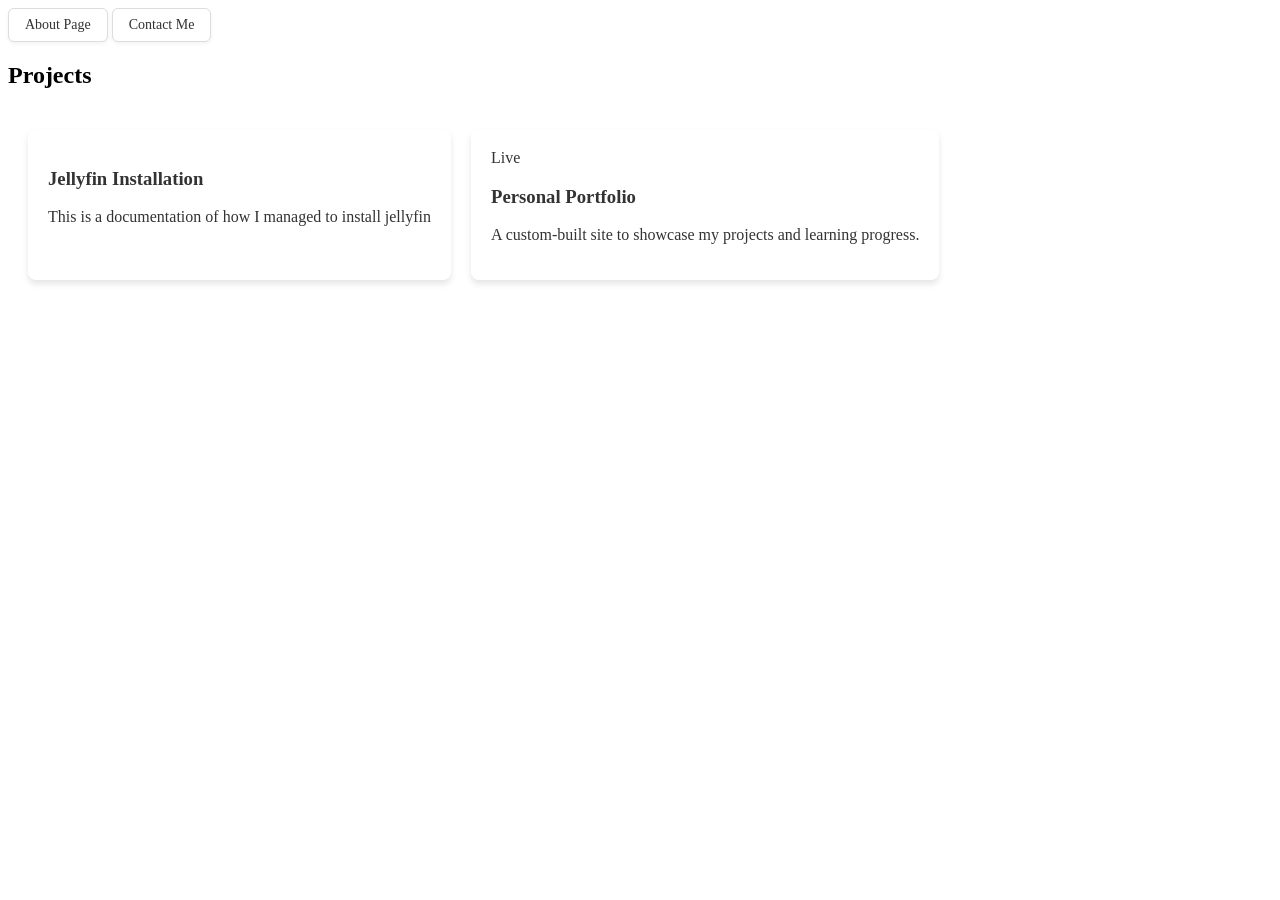
==== index.html @ a1f0fd69 "b" ====
<!DOCTYPE html>
<html lang="en">
<head>
    <meta charset="UTF-8">
    <meta name="viewport" content="width=device-width, initial-scale=1.0">
    <title>Home</title>
    <link href="https://fonts.googleapis.com/css2?family=Material+Symbols+Outlined" rel="stylesheet" />
    <link rel="stylesheet" href="./styles.css">
</head>
<body>
   <a href="./pages/about.html" class="nav-button">About Page</a>
   <a href="./pages/contact.html" class="nav-button">Contact Me</a>

   <div class="projects">
        <h2 class="project-title">Projects</h2> <div class="projects-grid">
                    <a href="https://github.com/srv-gthb/Dcmty-Jellyfin" class="project-box">
                                    <h3>Jellyfin Installation</h3>
                                                <p>This is a documentation of how I managed to install jellyfin</p>
                    </a>
                    <a href="https://portfolio.celestial.qzz.io/" class="project-box">
                            <span class="status-badge">Live</span>
                                <h3>Personal Portfolio</h3>
                                    <p>A custom-built site to showcase my projects and learning progress.</p>
                    </a>
                </div>
            </div>

</body>
</html>
---- styles.css ----
/* First block: The Grid */
.projects-grid {
    display: flex;
    flex-wrap: wrap;
    gap: 20px;
    padding: 20px;
    }

/* Second block: The Box (NOT inside the first block!) */
.project-box, .nav-button {
    display: inline-block;
    padding: 20px;
    border: 1px solid light blue;
    border-radius: 8px;
    text-decoration: none;
    color: #333;
    background-color: #fff;
    box-shadow: 0 4px 6px rgba(0,0,0,0.1);
    }

                                                            
/* This part makes the icons and text sit perfectly on the same line */
.nav-button {
    display: inline-flex; 
    align-items: center;  
    gap: 8px;             
    padding: 8px 16px;
    border: 1px solid #ddd;
    border-radius: 6px;
    text-decoration: none;
    color: #333;
    font-size: 14px;
    background-color: #fff;
    transition: all 0.2s ease;
    box-shadow: 0 2px 4px rgba(0,0,0,0.05);
}

.nav-button:hover {
    border-color: #007bff;
    color: #007bff;
    background-color: #f8fbff;
    transform: translateY(-2px);
}

/* This makes sure the icons aren't too big or too small */
.material-symbols-outlined {
    font-size: 20px;
    vertical-align: middle;
}

/* About Page Layout */
.about-container {
    display: flex;
    justify-content: center;
    gap: 40px;
    padding: 40px;
    flex-wrap: wrap; /* Helps with mobile screens */
    }

/* PFP Styling */
.pfp img {
    width: 100px;
    height: 100px;
    border-radius: 50%;
    border: 3px solid #007bff;
    margin-bottom: -50px; /* Overlaps the bio box slightly */
    position: relative;
    z-index: 1;
    }

/* Bio Box */
.bio-box {
    border: 2px solid #ddd;
    border-radius: 12px;
    padding: 60px 20px 20px;
    width: 350px;
    background: #fff;
    }

/* Progress Bars */
.skills-box {
    border: 1px solid #ddd;
    padding: 15px;
    border-radius: 8px;
    background: #f9f9f9;
    }

.skill { margin-bottom: 15px; }

.bar {
    width: 100%;
    height: 12px;
    background: #eee;
    border-radius: 10px;
    overflow: hidden;
    margin-top: 5px;
                                                                                                      
.progress {
    height: 100%;
    background: #007bff;
    border-radius: 10px
    }

    .contact-container {
            text-align: center;
                padding: 50px 20px;
                }

                .contact-grid {
                    display: flex;
                        justify-content: center;
                            gap: 20px;
                                flex-wrap: wrap;
                                    margin-top: 30px;
                                    }

                                    .contact-item {
                                        background: white;
                                            border: 1px solid #ddd;
                                                border-radius: 12px;
                                                    padding: 30px;
                                                        width: 250px;
                                                            transition: all 0.3s ease;
                                                                box-shadow: 0 4px 6px rgba(0,0,0,0.05);
                                                                    text-decoration: none; /* For the links */
                                                                        color: inherit;
                                                                        }

                                                                        .link-item:hover {
                                                                            border-color: #007bff;
                                                                                transform: translateY(-5px);
                                                                                    box-shadow: 0 10px 20px rgba(0,0,0,0.1);
                                                                                    }

                                                                                    .contact-item .material-symbols-outlined {
                                                                                        font-size: 48px;
                                                                                            color: #007bff;
                                                                                                margin-bottom: 15px;
                                                                                                }

                                                                                                .copy-btn {
                                                                                                    background: #007bff;
                                                                                                        color: white;
                                                                                                            border: none;
                                                                                                                padding: 8px 15px;
                                                                                                                    border-radius: 5px;
                                                                                                                        cursor: pointer;
                                                                                                                            margin-top: 10px;
                                                                                                                            }

                                                                                                                            .copy-btn:hover {
                                                                                                                                background: #0056b3;
                                                                                                                                }
                                                                                                                                
    }
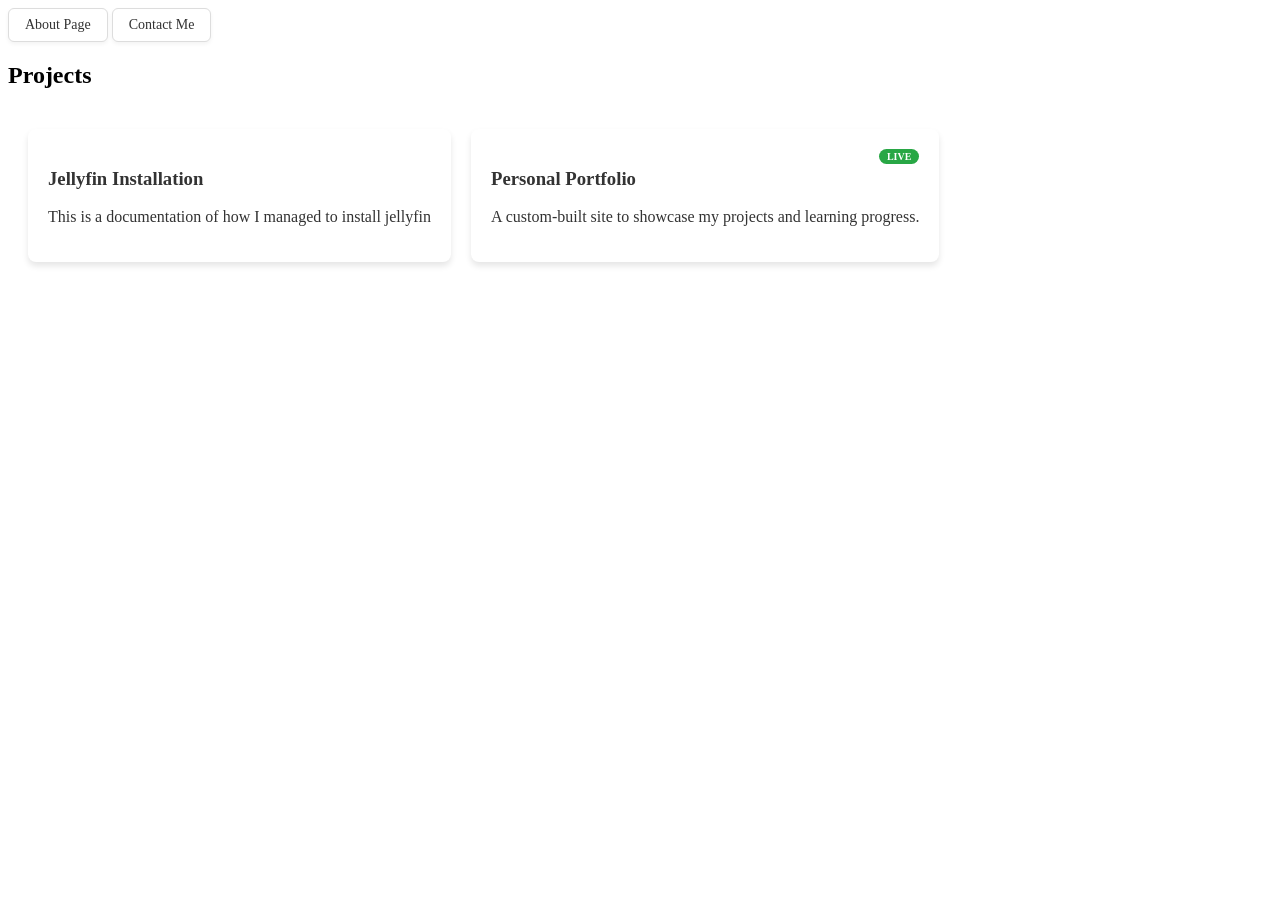
==== commit 64dbcdc0: "y" ====
--- a/index.html
+++ b/index.html
@@ -6,6 +6,7 @@
     <title>Home</title>
     <link href="https://fonts.googleapis.com/css2?family=Material+Symbols+Outlined" rel="stylesheet" />
     <link rel="stylesheet" href="./styles.css">
+    <link rel="icon" type="image/jpeg" href="assets/svg/pfp.jpg">
 </head>
 <body>
    <a href="./pages/about.html" class="nav-button">About Page</a>
--- a/styles.css
+++ b/styles.css
@@ -152,4 +152,17 @@
                                                                                                                                 background: #0056b3;
                                                                                                                                 }
                                                                                                                                 
-    }+    }
+
+    .status-badge {
+            background-color: #28a745;
+                color: white;
+                    font-size: 10px;
+                        padding: 2px 8px;
+                            border-radius: 10px;
+                                text-transform: uppercase;
+                                    font-weight: bold;
+                                        float: right;
+                                        }
+
+    
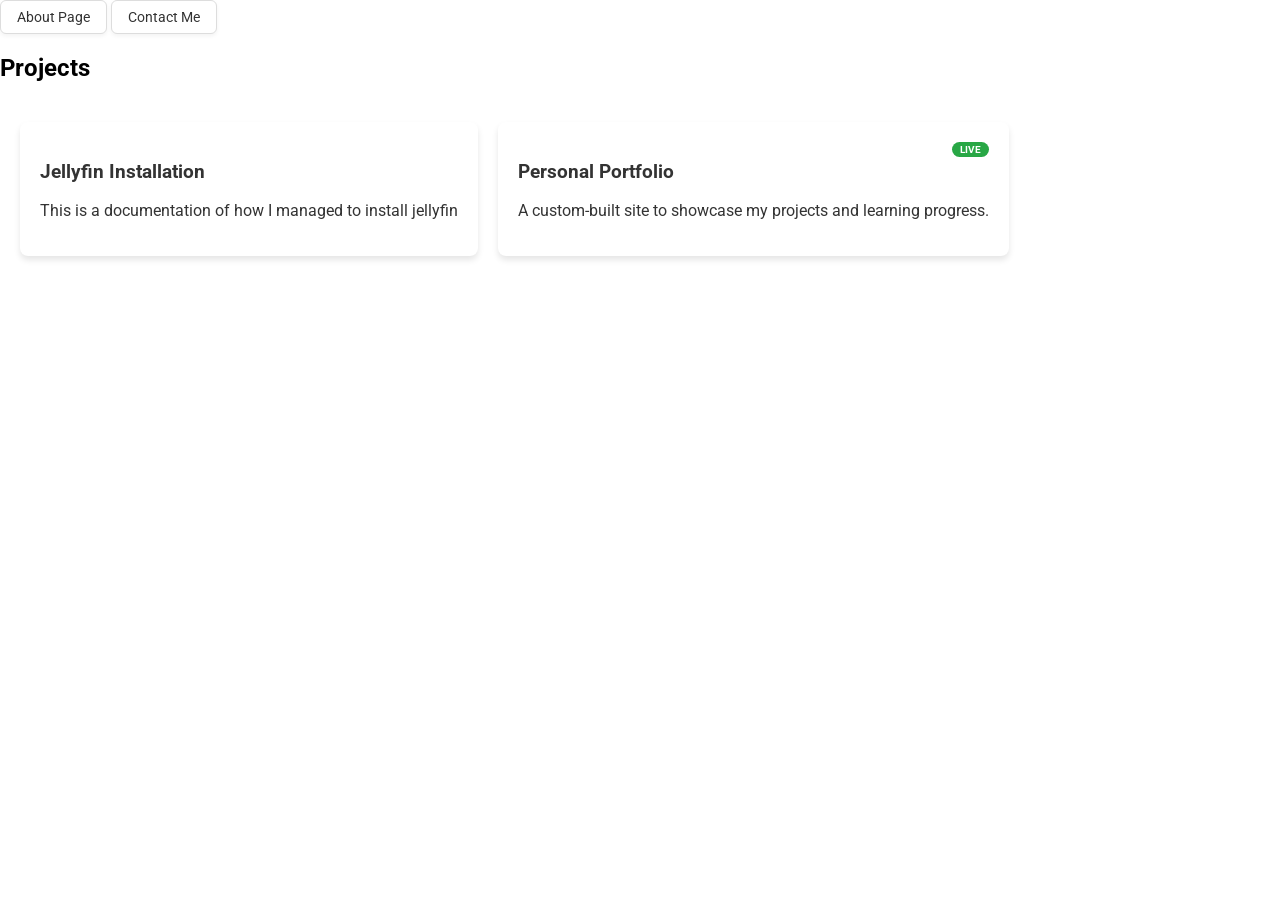
==== commit bf56ba66: "vv" ====
--- a/index.html
+++ b/index.html
@@ -7,6 +7,7 @@
     <link href="https://fonts.googleapis.com/css2?family=Material+Symbols+Outlined" rel="stylesheet" />
     <link rel="stylesheet" href="./styles.css">
     <link rel="icon" type="image/jpeg" href="assets/svg/pfp.jpg">
+    <link href="https://fonts.googleapis.com/css2?family=Roboto:wght@400;700&display=swap" rel="stylesheet">
 </head>
 <body>
    <a href="./pages/about.html" class="nav-button">About Page</a>
--- a/styles.css
+++ b/styles.css
@@ -1,4 +1,10 @@
-/* First block: The Grid */
+body {
+    margin: 0;
+    padding: 0;
+    font-family: 'Roboto', Arial, sans-serif;
+    }
+
+/* The Grid */
 .projects-grid {
     display: flex;
     flex-wrap: wrap;
@@ -6,7 +12,7 @@
     padding: 20px;
     }
 
-/* Second block: The Box (NOT inside the first block!) */
+/* The Box */
 .project-box, .nav-button {
     display: inline-block;
     padding: 20px;
@@ -93,7 +99,7 @@
     background: #eee;
     border-radius: 10px;
     overflow: hidden;
-    margin-top: 5px;
+    margin-top: 5px;}
                                                                                                       
 .progress {
     height: 100%;
@@ -101,68 +107,54 @@
     border-radius: 10px
     }
 
-    .contact-container {
-            text-align: center;
-                padding: 50px 20px;
-                }
-
-                .contact-grid {
-                    display: flex;
-                        justify-content: center;
-                            gap: 20px;
-                                flex-wrap: wrap;
-                                    margin-top: 30px;
-                                    }
-
-                                    .contact-item {
-                                        background: white;
-                                            border: 1px solid #ddd;
-                                                border-radius: 12px;
-                                                    padding: 30px;
-                                                        width: 250px;
-                                                            transition: all 0.3s ease;
-                                                                box-shadow: 0 4px 6px rgba(0,0,0,0.05);
-                                                                    text-decoration: none; /* For the links */
-                                                                        color: inherit;
-                                                                        }
-
-                                                                        .link-item:hover {
-                                                                            border-color: #007bff;
-                                                                                transform: translateY(-5px);
-                                                                                    box-shadow: 0 10px 20px rgba(0,0,0,0.1);
-                                                                                    }
-
-                                                                                    .contact-item .material-symbols-outlined {
-                                                                                        font-size: 48px;
-                                                                                            color: #007bff;
-                                                                                                margin-bottom: 15px;
-                                                                                                }
-
-                                                                                                .copy-btn {
-                                                                                                    background: #007bff;
-                                                                                                        color: white;
-                                                                                                            border: none;
-                                                                                                                padding: 8px 15px;
-                                                                                                                    border-radius: 5px;
-                                                                                                                        cursor: pointer;
-                                                                                                                            margin-top: 10px;
-                                                                                                                            }
-
-                                                                                                                            .copy-btn:hover {
-                                                                                                                                background: #0056b3;
-                                                                                                                                }
-                                                                                                                                
+/* 1. Container - */
+.contact-container {
+    text-align: center;
+    padding: 50px 20px;
     }
 
-    .status-badge {
-            background-color: #28a745;
-                color: white;
-                    font-size: 10px;
-                        padding: 2px 8px;
-                            border-radius: 10px;
-                                text-transform: uppercase;
-                                    font-weight: bold;
-                                        float: right;
-                                        }
+/* 2. Grid - */
+.contact-grid {
+    display: flex;
+    justify-content: center;
+    gap: 20px;
+    flex-wrap: wrap;
+    margin-top: 30px;
+    }
 
-    +/* 3. Item - */
+.contact-item {
+    background: white;
+    border: 1px solid #ddd;
+    border-radius: 12px;
+    padding: 30px;
+    width: 250px;
+    transition: all 0.3s ease;
+    box-shadow: 0 4px 6px rgba(0,0,0,0.05);
+    text-decoration: none;
+    color: inherit;
+    }
+
+/* 4. Copy Button */
+.copy-btn {
+    background: #007bff;
+    color: white;
+    border: none;
+    padding: 8px 15px;
+    border-radius: 5px;
+    cursor: pointer;
+    margin-top: 10px;
+    }
+                                                                                            
+    
+.status-badge {
+    background-color: #28a745;
+    color: white;
+    font-size: 10px;
+    padding: 2px 8px;
+    border-radius: 10px;
+    text-transform: uppercase;
+    font-weight: bold;
+    float: right;
+    }
+
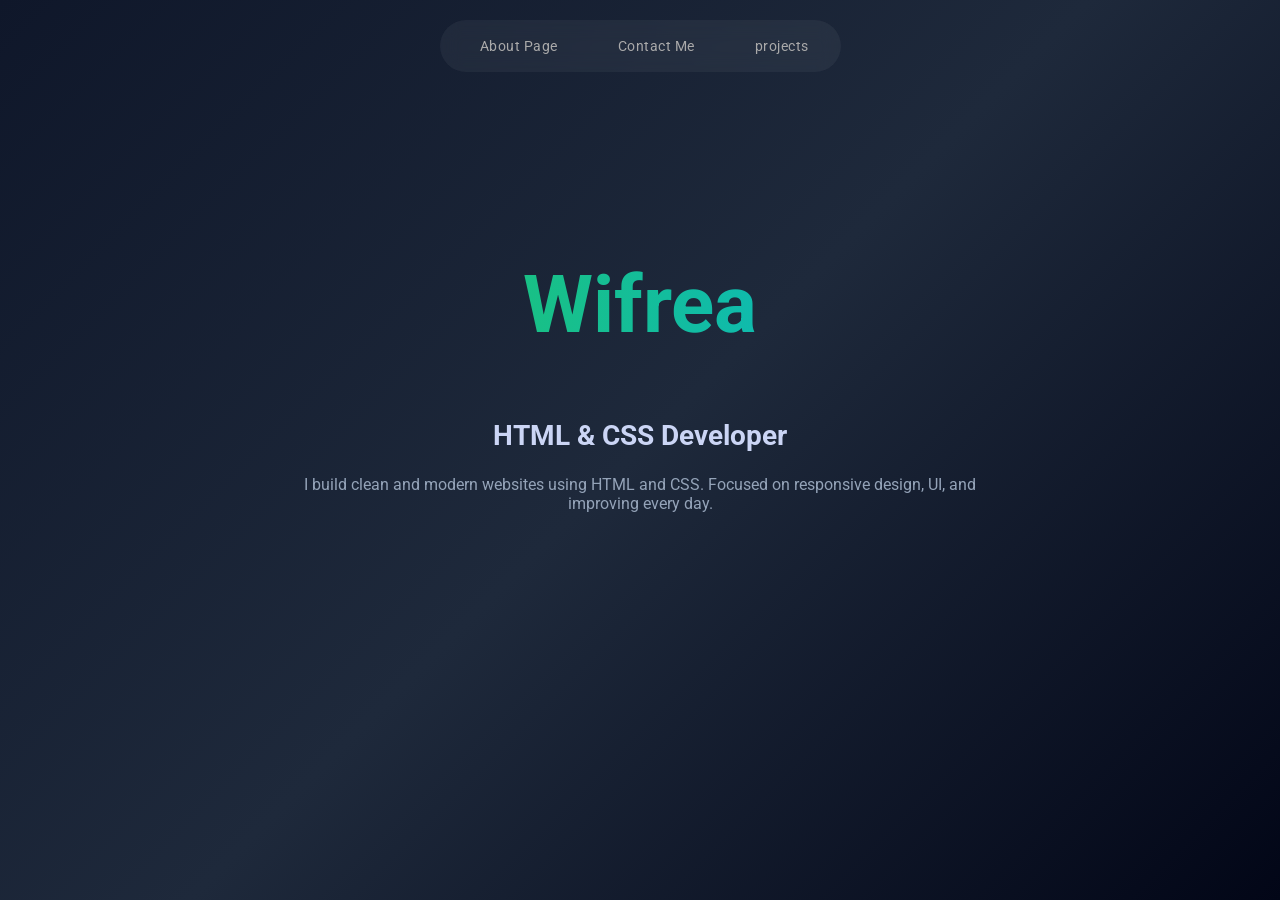
==== commit a1ea6f6a: "Refactor navigation and layout across multiple pages; add projects page with project details" ====
--- a/index.html
+++ b/index.html
@@ -1,31 +1,50 @@
 <!DOCTYPE html>
 <html lang="en">
 <head>
-    <meta charset="UTF-8">
-    <meta name="viewport" content="width=device-width, initial-scale=1.0">
+    <meta charset="UTF-8" />
+    <meta name="viewport" content="width=device-width, initial-scale=1.0" />
     <title>Home</title>
+
+    <link rel="icon" type="image/jpeg" href="assets/svg/pfp.jpg" />
+
     <link href="https://fonts.googleapis.com/css2?family=Material+Symbols+Outlined" rel="stylesheet" />
-    <link rel="stylesheet" href="./styles.css">
-    <link rel="icon" type="image/jpeg" href="assets/svg/pfp.jpg">
-    <link href="https://fonts.googleapis.com/css2?family=Roboto:wght@400;700&display=swap" rel="stylesheet">
+    <link rel="stylesheet" href="./styles.css" />
+
+    <link href="https://fonts.googleapis.com/css2?family=Roboto:wght@400;700&display=swap" rel="stylesheet" />
+    
+    <link rel="preconnect" href="https://fonts.googleapis.com" />
+    <link rel="preconnect" href="https://fonts.gstatic.com" crossorigin />
+
+    <link href="https://fonts.googleapis.com/css2?family=Roboto:ital,wght@0,100..900;1,100..900&display=swap" rel="stylesheet" />
+
+    <style>
+        @import url('https://fonts.googleapis.com/css2?family=Roboto:ital,wght@0,100..900;1,100..900&display=swap');
+    </style>
 </head>
+
 <body>
-   <a href="./pages/about.html" class="nav-button">About Page</a>
-   <a href="./pages/contact.html" class="nav-button">Contact Me</a>
+    <section class="hero">
+    <nav class="navbar">
+        <a href="./pages/about.html" class="nav-button">
+            <span class="material-symbols-outlined"></span> About Page
+        </a>
 
-   <div class="projects">
-        <h2 class="project-title">Projects</h2> <div class="projects-grid">
-                    <a href="https://github.com/srv-gthb/Dcmty-Jellyfin" class="project-box">
-                                    <h3>Jellyfin Installation</h3>
-                                                <p>This is a documentation of how I managed to install jellyfin</p>
-                    </a>
-                    <a href="https://portfolio.celestial.qzz.io/" class="project-box">
-                            <span class="status-badge">Live</span>
-                                <h3>Personal Portfolio</h3>
-                                    <p>A custom-built site to showcase my projects and learning progress.</p>
-                    </a>
-                </div>
-            </div>
+        <a href="./pages/contact.html" class="nav-button">
+            <span class="material-symbols-outlined"></span> Contact Me
+        </a>
 
+        <a href="./pages/projects.html" class="nav-button">
+            <span class="material-symbols-outlined"></span> projects
+        </a>
+    </nav>
+    <div class="hero-content">
+        <h1>Wifrea</h1>
+        <h2>HTML & CSS Developer</h2>
+        <p>
+            I build clean and modern websites using HTML and CSS.
+            Focused on responsive design, UI, and improving every day.
+        </p>
+    </div>
+    </section>
 </body>
 </html>
--- a/styles.css
+++ b/styles.css
@@ -1,160 +1,296 @@
+/* Font */
 body {
     margin: 0;
     padding: 0;
     font-family: 'Roboto', Arial, sans-serif;
-    }
-
-/* The Grid */
+}
+
+/* ================= NAVBAR ================= */
+.navbar {
+    display: flex;
+    justify-content: center;
+    gap: 12px;
+    margin-top: 20px;
+
+    background: rgba(255, 255, 255, 0.05);
+    padding: 8px 12px;
+    border-radius: 50px;
+    backdrop-filter: blur(10px);
+    width: fit-content;
+    margin-left: auto;
+    margin-right: auto;
+}
+
+.nav-button {
+    display: inline-flex;
+    align-items: center;
+    gap: 8px;
+
+    padding: 10px 20px;
+    border-radius: 20px;
+
+    text-decoration: none;
+    color: #aaa;
+    font-size: 14px;
+    letter-spacing: 0.5px;
+
+    transition: 0.3s;
+}
+
+.nav-button:hover {
+    color: white;
+}
+
+.nav-button.active {
+    background: linear-gradient(90deg, #22c55e, #06b6d4);
+    color: white;
+}
+
+/* ================= HERO ================= */
+.hero {
+    height: 100vh;
+    background: linear-gradient(135deg, #0f172a, #1e293b, #020617);
+    color: white;
+    display: flex;
+    flex-direction: column;
+    align-items: center;
+}
+
+.hero-content {
+    text-align: center;
+    margin-top: 120px;
+    max-width: 700px;
+}
+
+.hero h1 {
+    font-size: 80px;
+    background: linear-gradient(90deg, #22c55e, #06b6d4);
+    -webkit-background-clip: text;
+    -webkit-text-fill-color: transparent;
+}
+
+.hero h2 {
+    font-size: 28px;
+    color: #cbd5f5;
+    margin-top: 10px;
+}
+
+.hero p {
+    margin-top: 20px;
+    color: #94a3b8;
+}
+
+/* ================= BUTTONS ================= */
+.buttons {
+    margin-top: 30px;
+    display: flex;
+    justify-content: center;
+    gap: 15px;
+}
+
+.btn {
+    padding: 12px 24px;
+    border-radius: 30px;
+    border: 1px solid #334155;
+    text-decoration: none;
+    color: white;
+    transition: 0.3s;
+}
+
+.btn:hover {
+    transform: translateY(-3px);
+}
+
+.github:hover {
+    border-color: #22c55e;
+    color: #22c55e;
+}
+
+.discord:hover {
+    border-color: #5865F2;
+    color: #5865F2;
+}
+
+.contact {
+    background: linear-gradient(90deg, #22c55e, #06b6d4);
+    border: none;
+}
+
+/* ================= PROJECTS PAGE ================= */
+.projects-page {
+    background: linear-gradient(135deg, #0f172a, #1e293b, #020617);
+    min-height: 100vh;
+    color: white;
+    display: flex;
+    flex-direction: column;
+    align-items: center;
+    padding-bottom: 60px;
+}
+
+.projects-container {
+    max-width: 1200px;
+    width: 100%;
+    padding: 60px 20px;
+    text-align: center;
+}
+
+/* Make project cards match About/Contact cards */
+.project-card {
+    width: 320px;
+    padding: 30px;
+    border-radius: 16px;
+    background: rgba(255, 255, 255, 0.05);
+    border: 1px solid rgba(255,255,255,0.1);
+    backdrop-filter: blur(10px);
+    text-decoration: none;
+    color: #e2e8f0;
+    transition: 0.25s;
+    box-shadow: 0 4px 6px rgba(0,0,0,0.1);
+}
+
+.project-card:hover {
+    transform: translateY(-5px);
+    border-color: #22c55e;
+    color: #22c55e;
+}
+
 .projects-grid {
     display: flex;
     flex-wrap: wrap;
+    justify-content: center;
     gap: 20px;
+    margin-top: 40px;
+}
+
+/* Status badge */
+.status-badge {
+    background-color: #22c55e;
+    color: white;
+    font-size: 10px;
+    padding: 3px 8px;
+    border-radius: 10px;
+    float: right;
+}
+
+/* ================= CONTACT ================= */
+.contact-page {
+    background: linear-gradient(135deg, #0f172a, #1e293b, #020617);
+    min-height: 100vh;
+    color: white;
+}
+
+.contact-container {
+    text-align: center;
+    padding: 60px 20px;
+}
+
+.contact-title {
+    font-size: 28px;
+    margin-bottom: 30px;
+    color: white;
+}
+
+.circle-row,
+.rectangle-row {
+    display: flex;
+    justify-content: center;
+    gap: 20px;
+    flex-wrap: wrap;
+}
+
+/* Cards */
+.contact-circle,
+.contact-rectangle {
+    background: rgba(255, 255, 255, 0.05);
+    border: 1px solid rgba(255,255,255,0.1);
+    backdrop-filter: blur(10px);
+
+    color: #e2e8f0;
+    text-decoration: none;
+
+    transition: 0.25s;
+    box-shadow: 0 4px 6px rgba(0,0,0,0.1);
+}
+
+/* Circle */
+.contact-circle {
+    width: 200px;
+    height: 200px;
+    border-radius: 50%;
+
+    display: flex;
+    align-items: center;
+    justify-content: center;
+    flex-direction: column;
+}
+
+/* Rectangle */
+.contact-rectangle {
+    width: 280px;
     padding: 20px;
-    }
-
-/* The Box */
-.project-box, .nav-button {
-    display: inline-block;
-    padding: 20px;
-    border: 1px solid light blue;
-    border-radius: 8px;
-    text-decoration: none;
-    color: #333;
-    background-color: #fff;
-    box-shadow: 0 4px 6px rgba(0,0,0,0.1);
-    }
-
-                                                            
-/* This part makes the icons and text sit perfectly on the same line */
-.nav-button {
-    display: inline-flex; 
-    align-items: center;  
-    gap: 8px;             
-    padding: 8px 16px;
-    border: 1px solid #ddd;
-    border-radius: 6px;
-    text-decoration: none;
-    color: #333;
-    font-size: 14px;
-    background-color: #fff;
-    transition: all 0.2s ease;
-    box-shadow: 0 2px 4px rgba(0,0,0,0.05);
-}
-
-.nav-button:hover {
-    border-color: #007bff;
-    color: #007bff;
-    background-color: #f8fbff;
-    transform: translateY(-2px);
-}
-
-/* This makes sure the icons aren't too big or too small */
-.material-symbols-outlined {
-    font-size: 20px;
-    vertical-align: middle;
-}
-
-/* About Page Layout */
+    border-radius: 12px;
+}
+
+/* Hover */
+.contact-circle:hover,
+.contact-rectangle:hover {
+    transform: translateY(-5px);
+    border-color: #22c55e;
+    color: #22c55e;
+}
+
+/* Small text */
+.action-text {
+    font-size: 12px;
+    color: #94a3b8;
+}
+
+/* ================= ABOUT ================= */
+.about-page {
+    background: linear-gradient(135deg, #0f172a, #1e293b, #020617);
+    min-height: 100vh;
+    color: white;
+}
+
 .about-container {
     display: flex;
     justify-content: center;
     gap: 40px;
-    padding: 40px;
-    flex-wrap: wrap; /* Helps with mobile screens */
-    }
-
-/* PFP Styling */
+    padding: 60px 20px;
+    flex-wrap: wrap;
+}
+
+/* Cards */
+.profile-card,
+.skills-card {
+    background: rgba(255, 255, 255, 0.05);
+    padding: 30px;
+    border-radius: 16px;
+    width: 320px;
+    backdrop-filter: blur(10px);
+}
+
+/* Profile */
 .pfp img {
-    width: 100px;
-    height: 100px;
+    width: 110px;
+    height: 110px;
     border-radius: 50%;
-    border: 3px solid #007bff;
-    margin-bottom: -50px; /* Overlaps the bio box slightly */
-    position: relative;
-    z-index: 1;
-    }
-
-/* Bio Box */
-.bio-box {
-    border: 2px solid #ddd;
-    border-radius: 12px;
-    padding: 60px 20px 20px;
-    width: 350px;
-    background: #fff;
-    }
-
-/* Progress Bars */
-.skills-box {
-    border: 1px solid #ddd;
-    padding: 15px;
-    border-radius: 8px;
-    background: #f9f9f9;
-    }
-
-.skill { margin-bottom: 15px; }
-
+    border: 3px solid #22c55e;
+}
+
+.bio {
+    color: #cbd5f5;
+}
+
+/* Skills */
 .bar {
-    width: 100%;
-    height: 12px;
-    background: #eee;
+    height: 10px;
+    background: #1e293b;
     border-radius: 10px;
-    overflow: hidden;
-    margin-top: 5px;}
-                                                                                                      
+    margin-top: 5px;
+}
+
 .progress {
     height: 100%;
-    background: #007bff;
-    border-radius: 10px
-    }
-
-/* 1. Container - */
-.contact-container {
-    text-align: center;
-    padding: 50px 20px;
-    }
-
-/* 2. Grid - */
-.contact-grid {
-    display: flex;
-    justify-content: center;
-    gap: 20px;
-    flex-wrap: wrap;
-    margin-top: 30px;
-    }
-
-/* 3. Item - */
-.contact-item {
-    background: white;
-    border: 1px solid #ddd;
-    border-radius: 12px;
-    padding: 30px;
-    width: 250px;
-    transition: all 0.3s ease;
-    box-shadow: 0 4px 6px rgba(0,0,0,0.05);
-    text-decoration: none;
-    color: inherit;
-    }
-
-/* 4. Copy Button */
-.copy-btn {
-    background: #007bff;
-    color: white;
-    border: none;
-    padding: 8px 15px;
-    border-radius: 5px;
-    cursor: pointer;
-    margin-top: 10px;
-    }
-                                                                                            
-    
-.status-badge {
-    background-color: #28a745;
-    color: white;
-    font-size: 10px;
-    padding: 2px 8px;
-    border-radius: 10px;
-    text-transform: uppercase;
-    font-weight: bold;
-    float: right;
-    }
-
+    background: linear-gradient(90deg, #22c55e, #06b6d4);
+}
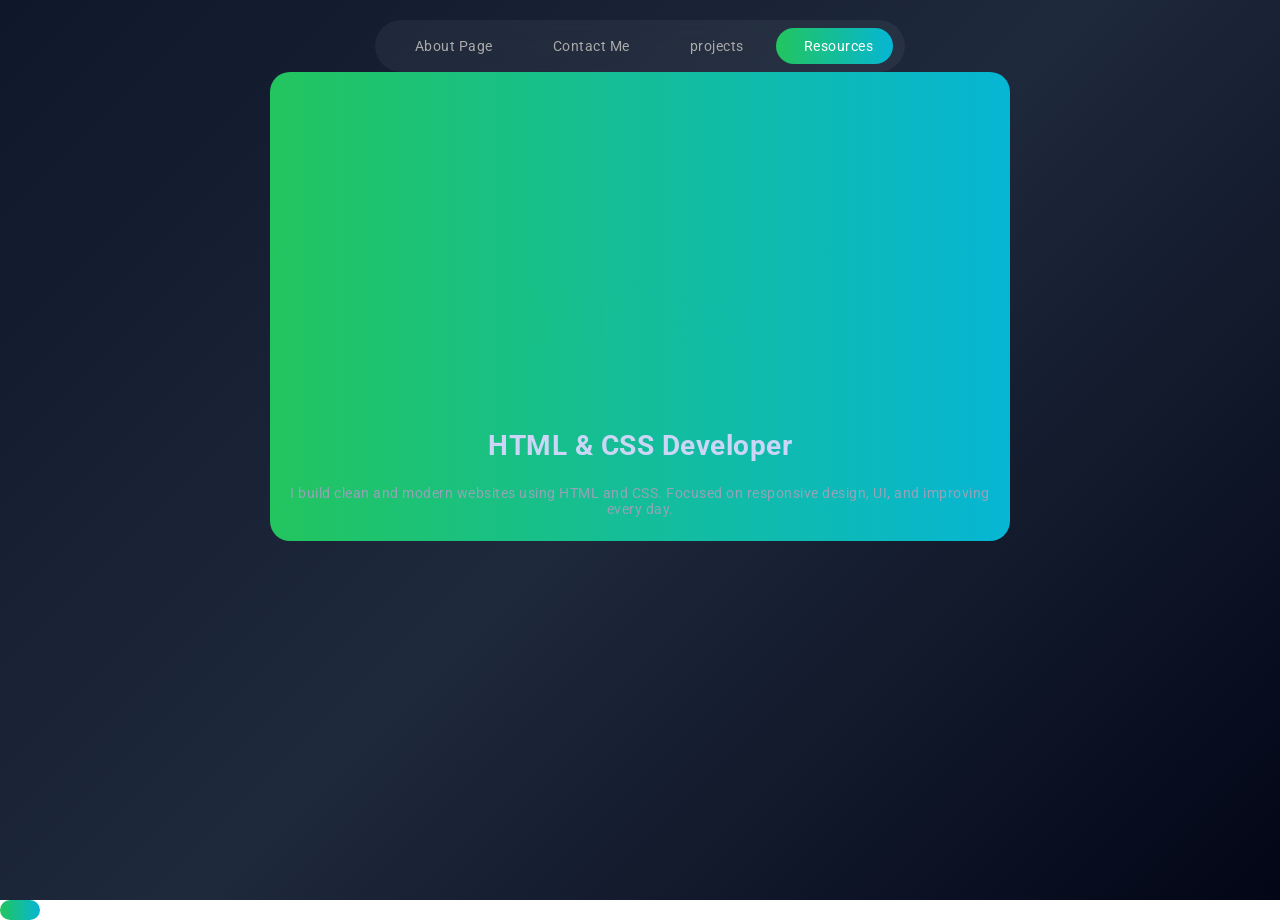
==== commit 62a98542: "adding a resource page" ====
--- a/index.html
+++ b/index.html
@@ -36,6 +36,8 @@
         <a href="./pages/projects.html" class="nav-button">
             <span class="material-symbols-outlined"></span> projects
         </a>
+        <a href="./pages/resources.html" class="nav-button active">
+            <span class="material-symbols-outlined"></span> Resources
     </nav>
     <div class="hero-content">
         <h1>Wifrea</h1>
--- a/styles.css
+++ b/styles.css
@@ -293,4 +293,51 @@
 .progress {
     height: 100%;
     background: linear-gradient(90deg, #22c55e, #06b6d4);
+}
+
+/* ================= RESOURCES ================= */
+.resources-page {
+    background: linear-gradient(135deg, #0f172a, #1e293b, #020617);
+    min-height: 100vh;
+    color: white;
+}
+
+.resources-container {
+    text-align: center;
+    padding: 60px 20px;
+}
+
+.resources-sub {
+    color: #94a3b8;
+    margin-bottom: 40px;
+}
+
+.resources-grid {
+    display: flex;
+    justify-content: center;
+    gap: 20px;
+    flex-wrap: wrap;
+}
+
+/* Cards */
+.resource-card {
+    width: 260px;
+    padding: 20px;
+    border-radius: 12px;
+
+    text-decoration: none;
+    color: #e2e8f0;
+
+    background: rgba(255, 255, 255, 0.05);
+    border: 1px solid rgba(255,255,255,0.1);
+    backdrop-filter: blur(10px);
+
+    transition: 0.25s;
+    box-shadow: 0 4px 6px rgba(0,0,0,0.1);
+}
+
+.resource-card:hover {
+    transform: translateY(-6px);
+    border-color: #22c55e;
+    color: #22c55e;
 }
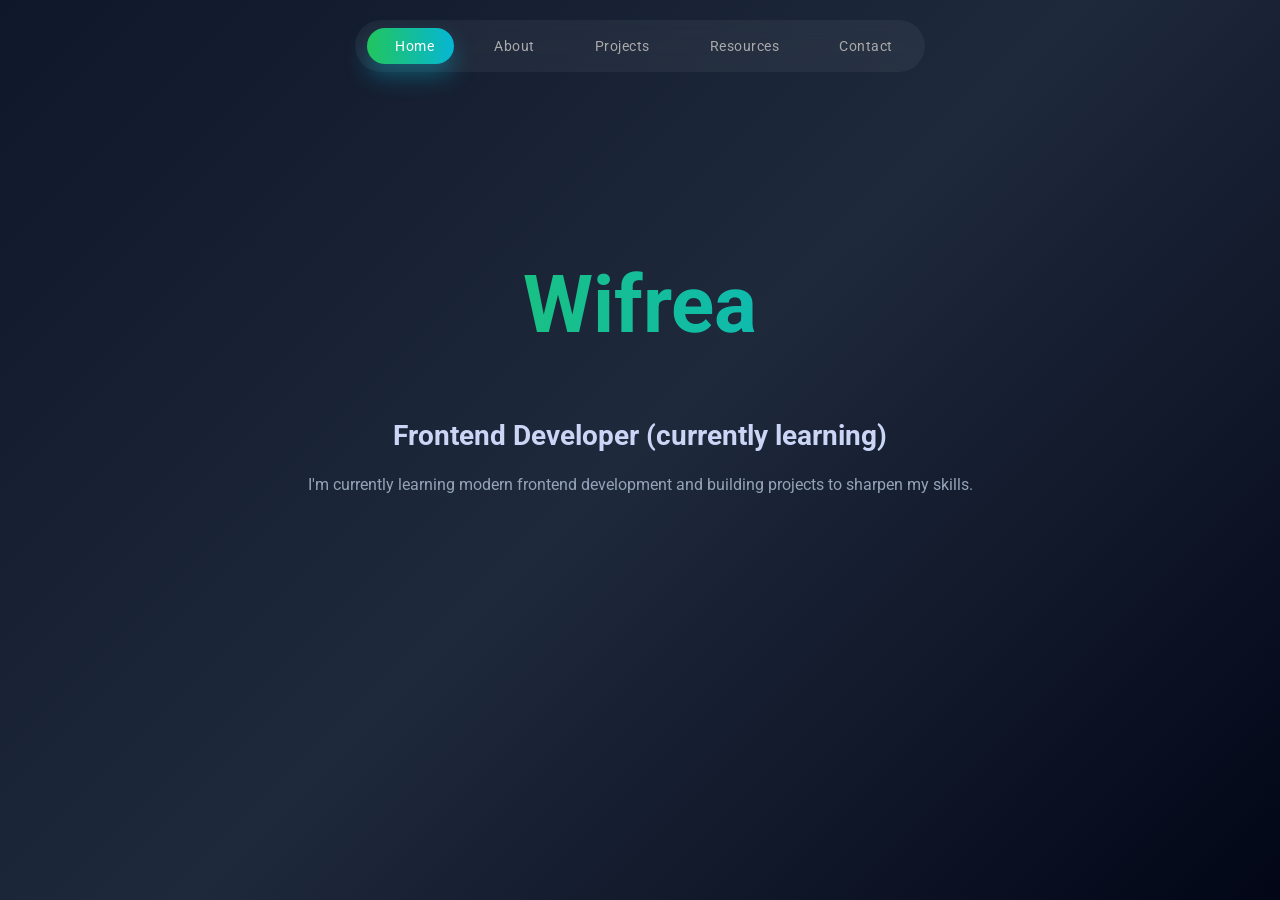
==== commit df75e582: "fix everything" ====
--- a/index.html
+++ b/index.html
@@ -25,26 +25,31 @@
 <body>
     <section class="hero">
     <nav class="navbar">
+        <a href="./index.html" class="nav-button active">
+            <span class="material-symbols-outlined"></span> Home
+        </a>
+
         <a href="./pages/about.html" class="nav-button">
-            <span class="material-symbols-outlined"></span> About Page
+            <span class="material-symbols-outlined"></span> About
+        </a>
+
+        <a href="./pages/projects.html" class="nav-button">
+            <span class="material-symbols-outlined"></span> Projects
+        </a>
+
+        <a href="./pages/resources.html" class="nav-button">
+            <span class="material-symbols-outlined"></span> Resources
         </a>
 
         <a href="./pages/contact.html" class="nav-button">
-            <span class="material-symbols-outlined"></span> Contact Me
+            <span class="material-symbols-outlined"></span> Contact
         </a>
-
-        <a href="./pages/projects.html" class="nav-button">
-            <span class="material-symbols-outlined"></span> projects
-        </a>
-        <a href="./pages/resources.html" class="nav-button active">
-            <span class="material-symbols-outlined"></span> Resources
     </nav>
     <div class="hero-content">
         <h1>Wifrea</h1>
-        <h2>HTML & CSS Developer</h2>
+        <h2>Frontend Developer (currently learning)</h2>
         <p>
-            I build clean and modern websites using HTML and CSS.
-            Focused on responsive design, UI, and improving every day.
+            I'm currently learning modern frontend development and building projects to sharpen my skills.
         </p>
     </div>
     </section>
--- a/styles.css
+++ b/styles.css
@@ -34,16 +34,25 @@
     font-size: 14px;
     letter-spacing: 0.5px;
 
-    transition: 0.3s;
+    transition: background 250ms ease, color 250ms ease, transform 250ms ease, box-shadow 250ms ease;
 }
 
 .nav-button:hover {
     color: white;
+    background: rgba(255, 255, 255, 0.12);
+    transform: translateY(-2px);
+    box-shadow: 0 10px 18px rgba(0, 0, 0, 0.25);
+}
+
+.nav-button:focus-visible {
+    outline: 2px solid rgba(34, 197, 94, 0.8);
+    outline-offset: 4px;
 }
 
 .nav-button.active {
     background: linear-gradient(90deg, #22c55e, #06b6d4);
     color: white;
+    box-shadow: 0 12px 22px rgba(6, 182, 212, 0.35);
 }
 
 /* ================= HERO ================= */
@@ -154,6 +163,14 @@
     color: #22c55e;
 }
 
+.card-source {
+    margin-top: 18px;
+    font-size: 12px;
+    color: #94a3b8;
+    text-transform: uppercase;
+    letter-spacing: 0.7px;
+}
+
 .projects-grid {
     display: flex;
     flex-wrap: wrap;
@@ -170,6 +187,52 @@
     padding: 3px 8px;
     border-radius: 10px;
     float: right;
+}
+
+/* ================= RESOURCES PAGE ================= */
+.resources-page {
+    background: linear-gradient(135deg, #0f172a, #1e293b, #020617);
+    min-height: 100vh;
+    color: white;
+}
+
+.resources-container {
+    max-width: 1000px;
+    margin: 0 auto;
+    padding: 60px 20px;
+    text-align: center;
+}
+
+.resources-sub {
+    margin-top: 8px;
+    color: #94a3b8;
+}
+
+.resources-grid {
+    display: flex;
+    flex-wrap: wrap;
+    justify-content: center;
+    gap: 20px;
+    margin-top: 40px;
+}
+
+.resource-card {
+    width: 320px;
+    padding: 30px;
+    border-radius: 16px;
+    background: rgba(255, 255, 255, 0.05);
+    border: 1px solid rgba(255,255,255,0.1);
+    backdrop-filter: blur(10px);
+    text-decoration: none;
+    color: #e2e8f0;
+    transition: 0.25s;
+    box-shadow: 0 4px 6px rgba(0,0,0,0.1);
+}
+
+.resource-card:hover {
+    transform: translateY(-5px);
+    border-color: #22c55e;
+    color: #22c55e;
 }
 
 /* ================= CONTACT ================= */
@@ -293,51 +356,4 @@
 .progress {
     height: 100%;
     background: linear-gradient(90deg, #22c55e, #06b6d4);
-}
-
-/* ================= RESOURCES ================= */
-.resources-page {
-    background: linear-gradient(135deg, #0f172a, #1e293b, #020617);
-    min-height: 100vh;
-    color: white;
-}
-
-.resources-container {
-    text-align: center;
-    padding: 60px 20px;
-}
-
-.resources-sub {
-    color: #94a3b8;
-    margin-bottom: 40px;
-}
-
-.resources-grid {
-    display: flex;
-    justify-content: center;
-    gap: 20px;
-    flex-wrap: wrap;
-}
-
-/* Cards */
-.resource-card {
-    width: 260px;
-    padding: 20px;
-    border-radius: 12px;
-
-    text-decoration: none;
-    color: #e2e8f0;
-
-    background: rgba(255, 255, 255, 0.05);
-    border: 1px solid rgba(255,255,255,0.1);
-    backdrop-filter: blur(10px);
-
-    transition: 0.25s;
-    box-shadow: 0 4px 6px rgba(0,0,0,0.1);
-}
-
-.resource-card:hover {
-    transform: translateY(-6px);
-    border-color: #22c55e;
-    color: #22c55e;
 }
